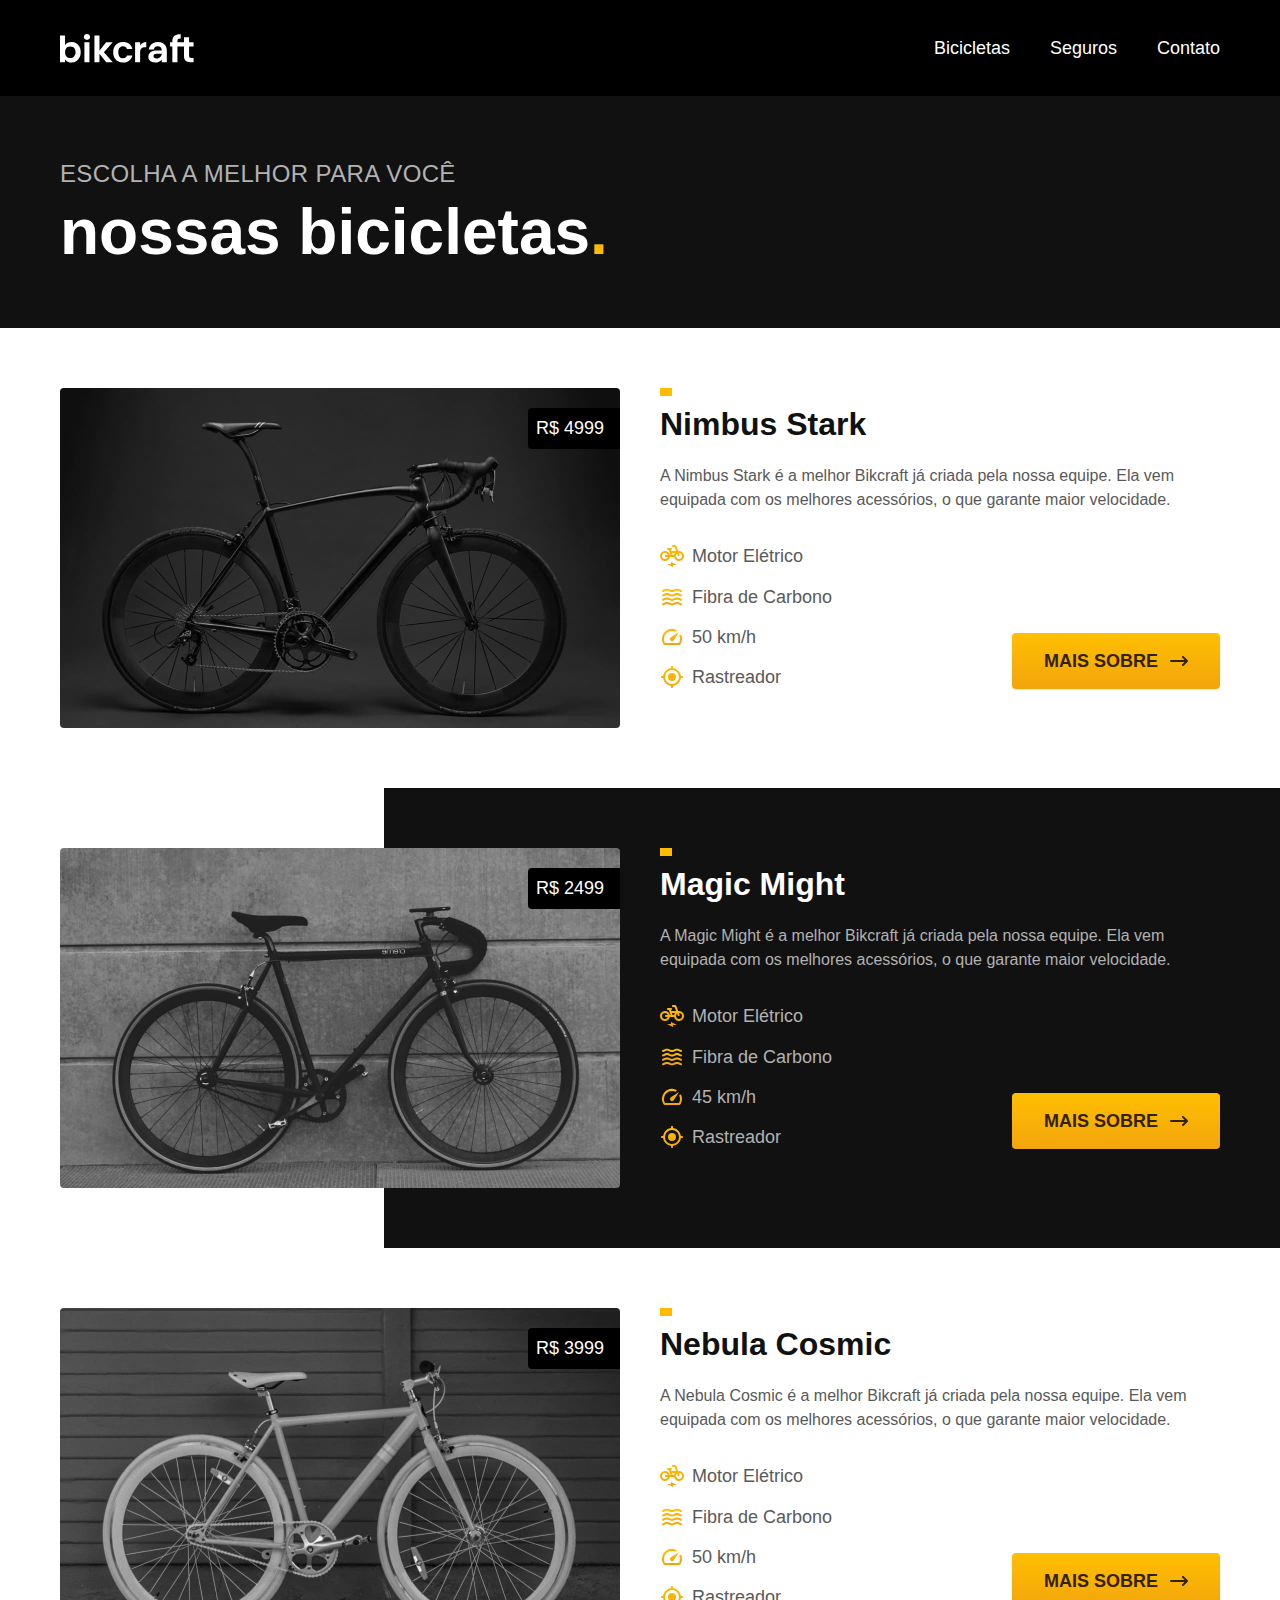
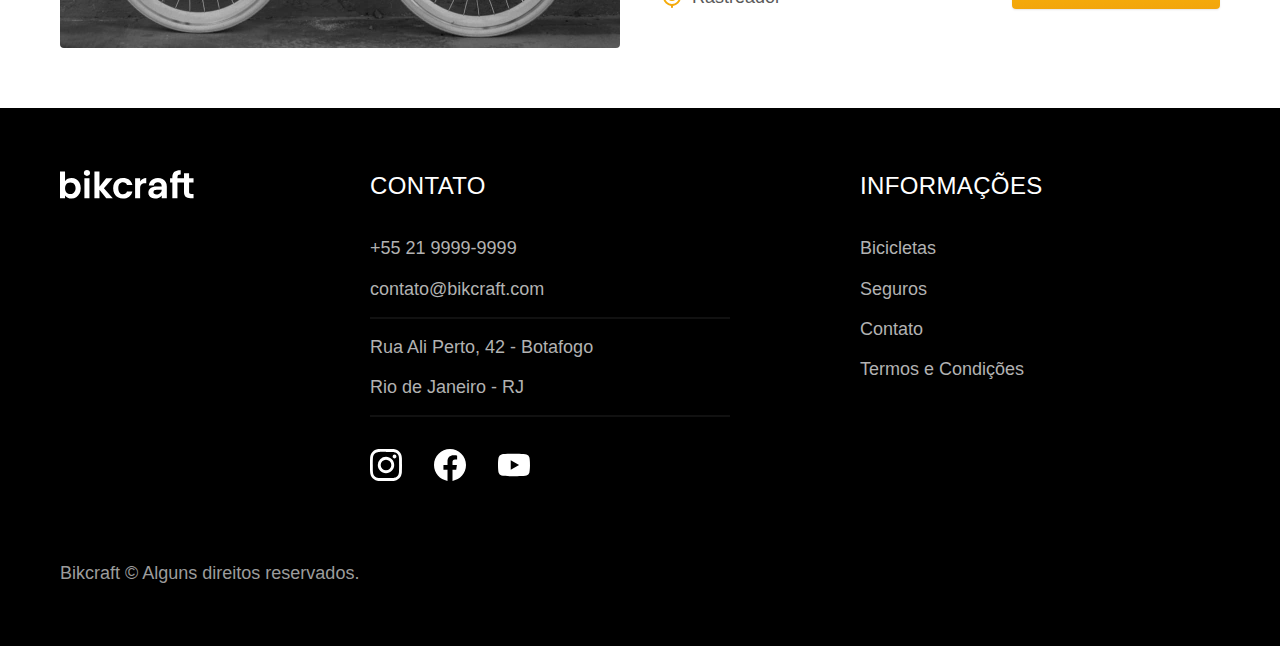
==== bicicletas.html @ ed0c3ee2 "bicicletas" ====
<!DOCTYPE html>

<!DOCTYPE html>
<html lang="pt-br">

<head>
  <meta charset="UTF-8">
  <meta name="viewport" content="width=device-width, initial-scale=1.0">
  <title>Bicicletas | Bikcraft - Bicicletas Elétricas</title>
  <meta name="description" content="Termos e condições.">

  <link rel="stylesheet" href="./css/style.css">

  <!-- <link rel="preconnect" href="https://fonts.googleapis.com">
  <link rel="preconnect" href="https://fonts.gstatic.com" crossorigin>
  <link href="https://fonts.googleapis.com/css2?family=Poppins:wght@400;500;600&family=Roboto:ital,wght@0,100..900;1,100..900&display=swap" rel="stylesheet"> -->
</head>

<body id="bicicletas">
  <header class="header-bg">
    <div class="header container">
      <a href="./"><img src="./img/bikcraft.svg" alt="Bikcraft"></a>

      <nav aria-label="primaria">
        <ul class="header-menu font-1-m cor-0">
          <li><a href="./bicicletas.html">Bicicletas</a></li>
          <li><a href="./seguros.html">Seguros</a></li>
          <li><a href="./Contato.html">Contato</a></li>
        </ul>
      </nav>
    </div>
  </header>

  <main>
    <div class="titulo-bg">
      <div class="titulo container">
        <p class="font-2-l-b cor-5">Escolha a melhor para você</p>
        <h1 class="font-1-xxl cor-0">nossas bicicletas<span class="cor-p1">.</span></h1>
      </div>
    </div>


    <div class="bicicletas container">
      <div class="bicicletas-imagem">
        <img src="./img/bicicletas/nimbus.jpg" alt="Bicicleta preta">
        <span class="font-2-m cor-0">R$ 4999</span>
      </div>
      <div class="bicicletas-conteudo">
        <h2 class="font-1-xl">Nimbus Stark</h2>
        <p class="font-2-s cor-8">A Nimbus Stark é a melhor Bikcraft já criada pela nossa equipe. Ela vem equipada com os melhores acessórios, o que garante maior velocidade.</p>
        <ul class="font-1-m cor-8">
          <li>
            <img src="./img/icones/eletrica.svg" alt="">
            Motor Elétrico
          </li>
          <li>
            <img src="./img/icones/carbono.svg" alt="">
            Fibra de Carbono
          </li>
          <li>
            <img src="./img/icones/velocidade.svg" alt="">
            50 km/h
          </li>
          <li>
            <img src="./img/icones/rastreador.svg" alt="">
            Rastreador
          </li>
        </ul>
        <a class="botao seta" href="./bicicletas/nimbus.html">Mais sobre</a>
      </div>
    </div>


    <div class="bicicletas-bg">
      <div class="bicicletas container">
        <div class="bicicletas-imagem">
          <img src="./img/bicicletas/magic.jpg" alt="Bicicleta preta">
          <span class="font-2-m cor-0">R$ 2499</span>
        </div>
        <div class="bicicletas-conteudo">
          <h2 class="font-1-xl cor-0">Magic Might</h2>
          <p class="font-2-s cor-5">A Magic Might é a melhor Bikcraft já criada pela nossa equipe. Ela vem equipada com os melhores acessórios, o que garante maior velocidade.</p>
          <ul class="font-1-m cor-5">
            <li>
              <img src="./img/icones/eletrica.svg" alt="">
              Motor Elétrico
            </li>
            <li>
              <img src="./img/icones/carbono.svg" alt="">
              Fibra de Carbono
            </li>
            <li>
              <img src="./img/icones/velocidade.svg" alt="">
              45 km/h
            </li>
            <li>
              <img src="./img/icones/rastreador.svg" alt="">
              Rastreador
            </li>
          </ul>
          <a class="botao seta" href="./bicicletas/magic.html">Mais sobre</a>
        </div>
      </div>
    </div>


    <div class="bicicletas container">
      <div class="bicicletas-imagem">
        <img src="./img/bicicletas/nebula.jpg" alt="Bicicleta preta">
        <span class="font-2-m cor-0">R$ 3999</span>
      </div>
      <div class="bicicletas-conteudo">
        <h2 class="font-1-xl">Nebula Cosmic</h2>
        <p class="font-2-s cor-8">A Nebula Cosmic é a melhor Bikcraft já criada pela nossa equipe. Ela vem equipada com os melhores acessórios, o que garante maior velocidade.</p>
        <ul class="font-1-m cor-8">
          <li>
            <img src="./img/icones/eletrica.svg" alt="">
            Motor Elétrico
          </li>
          <li>
            <img src="./img/icones/carbono.svg" alt="">
            Fibra de Carbono
          </li>
          <li>
            <img src="./img/icones/velocidade.svg" alt="">
            50 km/h
          </li>
          <li>
            <img src="./img/icones/rastreador.svg" alt="">
            Rastreador
          </li>
        </ul>
        <a class="botao seta" href="./bicicletas/nebula.html">Mais sobre</a>
      </div>
    </div>

  </main>

  <footer class="footer-bg">
    <div class="footer container">
      <img src="./img/bikcraft.svg" alt="Bikcraft">
      <div class="footer-contato">
        <h3 class="font-2-l-b cor-0">Contato</h3>
        <ul class="font-2-m cor-5">
          <li><a href="tel:+5521999999999">+55 21 9999-9999</a></li>
          <li><a href="mailto:contato@bikcraft.com">contato@bikcraft.com</a></li>
          <li>Rua Ali Perto, 42 - Botafogo</li>
          <li>Rio de Janeiro - RJ</li>
        </ul>
        <div class="footer-redes">
          <a href="./">
            <img src="./img/redes/instagram.svg" alt="Instagram ">
          </a>
          <a href="./">
            <img src="./img/redes/facebook.svg" alt="Facebook">
          </a>
          <a href="./">
            <img src="./img/redes/youtube.svg" alt="Youtube">
          </a>
        </div>

      </div>
      <div class="footer-informacoes">
        <h3 class="font-2-l-b cor-0">Informações</h3>
        <nav>
          <ul class="font-1-m cor-5">
            <li><a href="./bicicletas.html">Bicicletas</a></li>
            <li><a href="./seguros.html">Seguros</a></li>
            <li><a href="./Contato.html">Contato</a></li>
            <li><a href="./termos.html">Termos e Condições</a></li>
          </ul>
        </nav>
      </div>
      <p class="footer-copy font-2-m cor-6">Bikcraft © Alguns direitos reservados.</p>
    </div>
  </footer>

</body>

</html>
---- css/style.css ----
@import "./global/global.css";
@import "./utilidades/tipografia.css";
@import "./utilidades/cores.css";
@import "./global/footer.css";

@import "./global/header.css";

/* Utilidades */
@import "./utilidades/componentes.css";

/* Home */
@import "./home/introdução.css";
@import "./home/tecnologia.css";
@import "./home/parceiros.css";
@import "./home/depoimento.css";

/* Bicicletas */
@import "./bicicletas/bicicletas-lista.css";
@import "./bicicletas/bicicletas.css";

/* Seguros */
@import "./seguros/seguros.css";

/* Termos */
@import "./termos/termos.css";
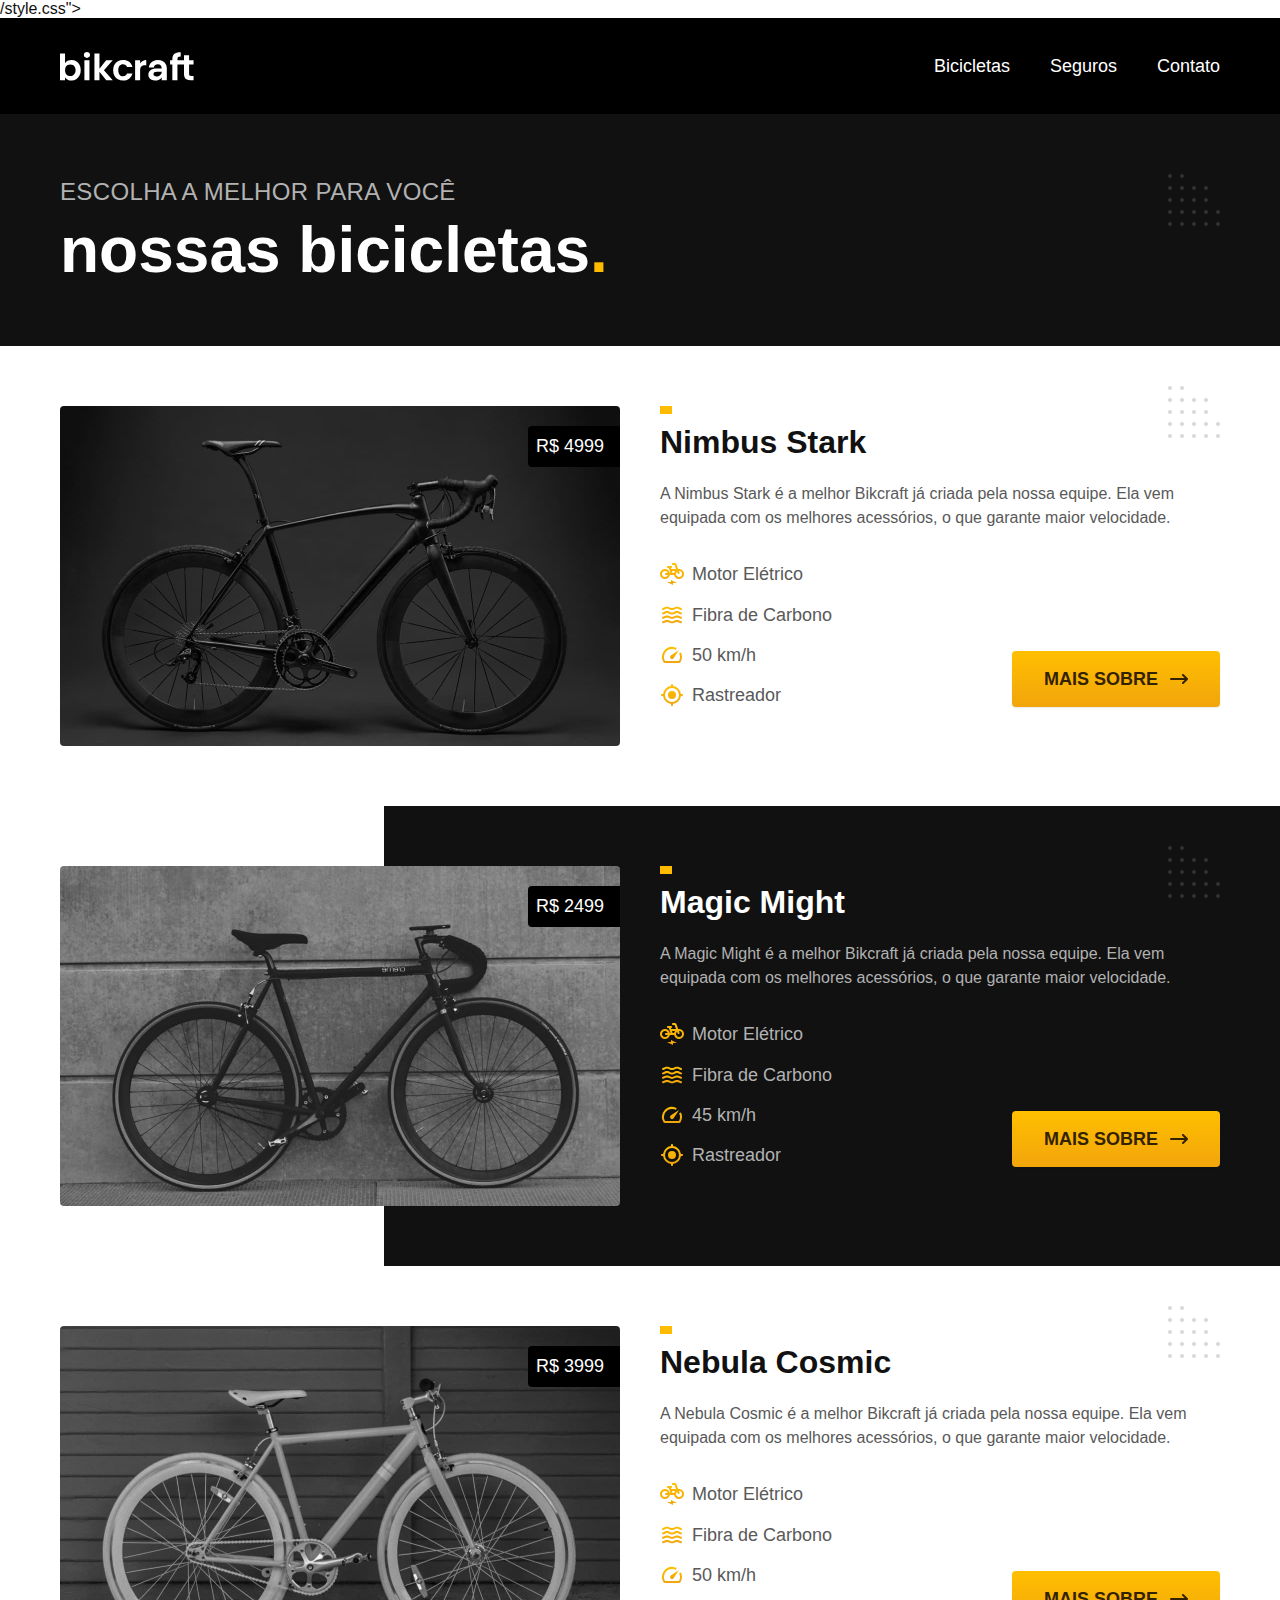
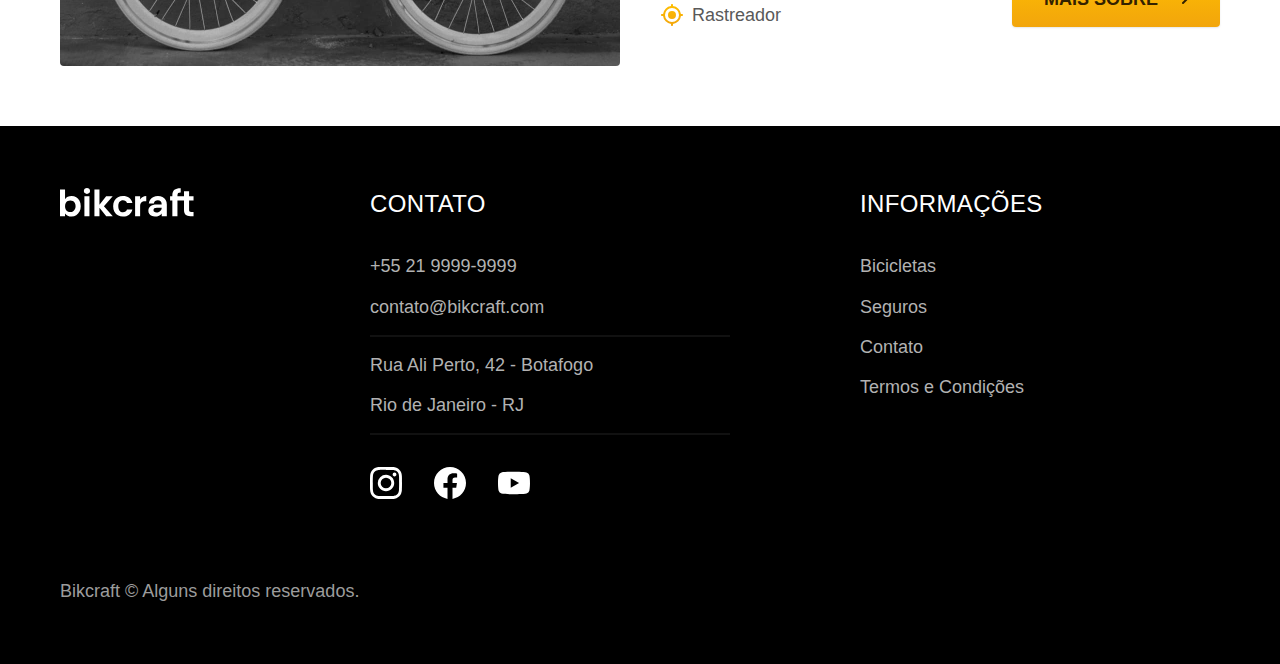
==== commit e2eb685d: "otimizaçoes" ====
--- a/bicicletas.html
+++ b/bicicletas.html
@@ -7,9 +7,10 @@
   <meta charset="UTF-8">
   <meta name="viewport" content="width=device-width, initial-scale=1.0">
   <title>Bicicletas | Bikcraft - Bicicletas Elétricas</title>
-  <meta name="description" content="Termos e condições.">
+  <meta name="description" content="Bicicletas.">
 
-  <link rel="stylesheet" href="./css/style.css">
+  <link rel="preload" href="./css/style.css" as="style">
+  <link rel="stylesheet" href="./css/style.css">/style.css">
 
   <!-- <link rel="preconnect" href="https://fonts.googleapis.com">
   <link rel="preconnect" href="https://fonts.gstatic.com" crossorigin>
--- a/css/style.css
+++ b/css/style.css
@@ -7,6 +7,7 @@
 
 /* Utilidades */
 @import "./utilidades/componentes.css";
+@import "./utilidades/formulario.css";
 
 /* Home */
 @import "./home/introdução.css";
@@ -18,8 +19,21 @@
 @import "./bicicletas/bicicletas-lista.css";
 @import "./bicicletas/bicicletas.css";
 
+/* Bicicleta */
+@import "./bicicleta/bicicleta.css";
+@import "./bicicleta/seguro.css";
+
 /* Seguros */
 @import "./seguros/seguros.css";
+@import "./seguros/vantagens.css";
+@import "./seguros/perguntas.css";
 
 /* Termos */
 @import "./termos/termos.css";
+
+/* Contato */
+@import "./contato/contato.css";
+@import "./contato/lojas.css";
+
+/* Orçamento */
+@import "./orcamento/orcamento.css";
--- a/css/style.css
+++ b/css/style.css
@@ -7,6 +7,7 @@
 
 /* Utilidades */
 @import "./utilidades/componentes.css";
+@import "./utilidades/formulario.css";
 
 /* Home */
 @import "./home/introdução.css";
@@ -18,8 +19,21 @@
 @import "./bicicletas/bicicletas-lista.css";
 @import "./bicicletas/bicicletas.css";
 
+/* Bicicleta */
+@import "./bicicleta/bicicleta.css";
+@import "./bicicleta/seguro.css";
+
 /* Seguros */
 @import "./seguros/seguros.css";
+@import "./seguros/vantagens.css";
+@import "./seguros/perguntas.css";
 
 /* Termos */
 @import "./termos/termos.css";
+
+/* Contato */
+@import "./contato/contato.css";
+@import "./contato/lojas.css";
+
+/* Orçamento */
+@import "./orcamento/orcamento.css";
